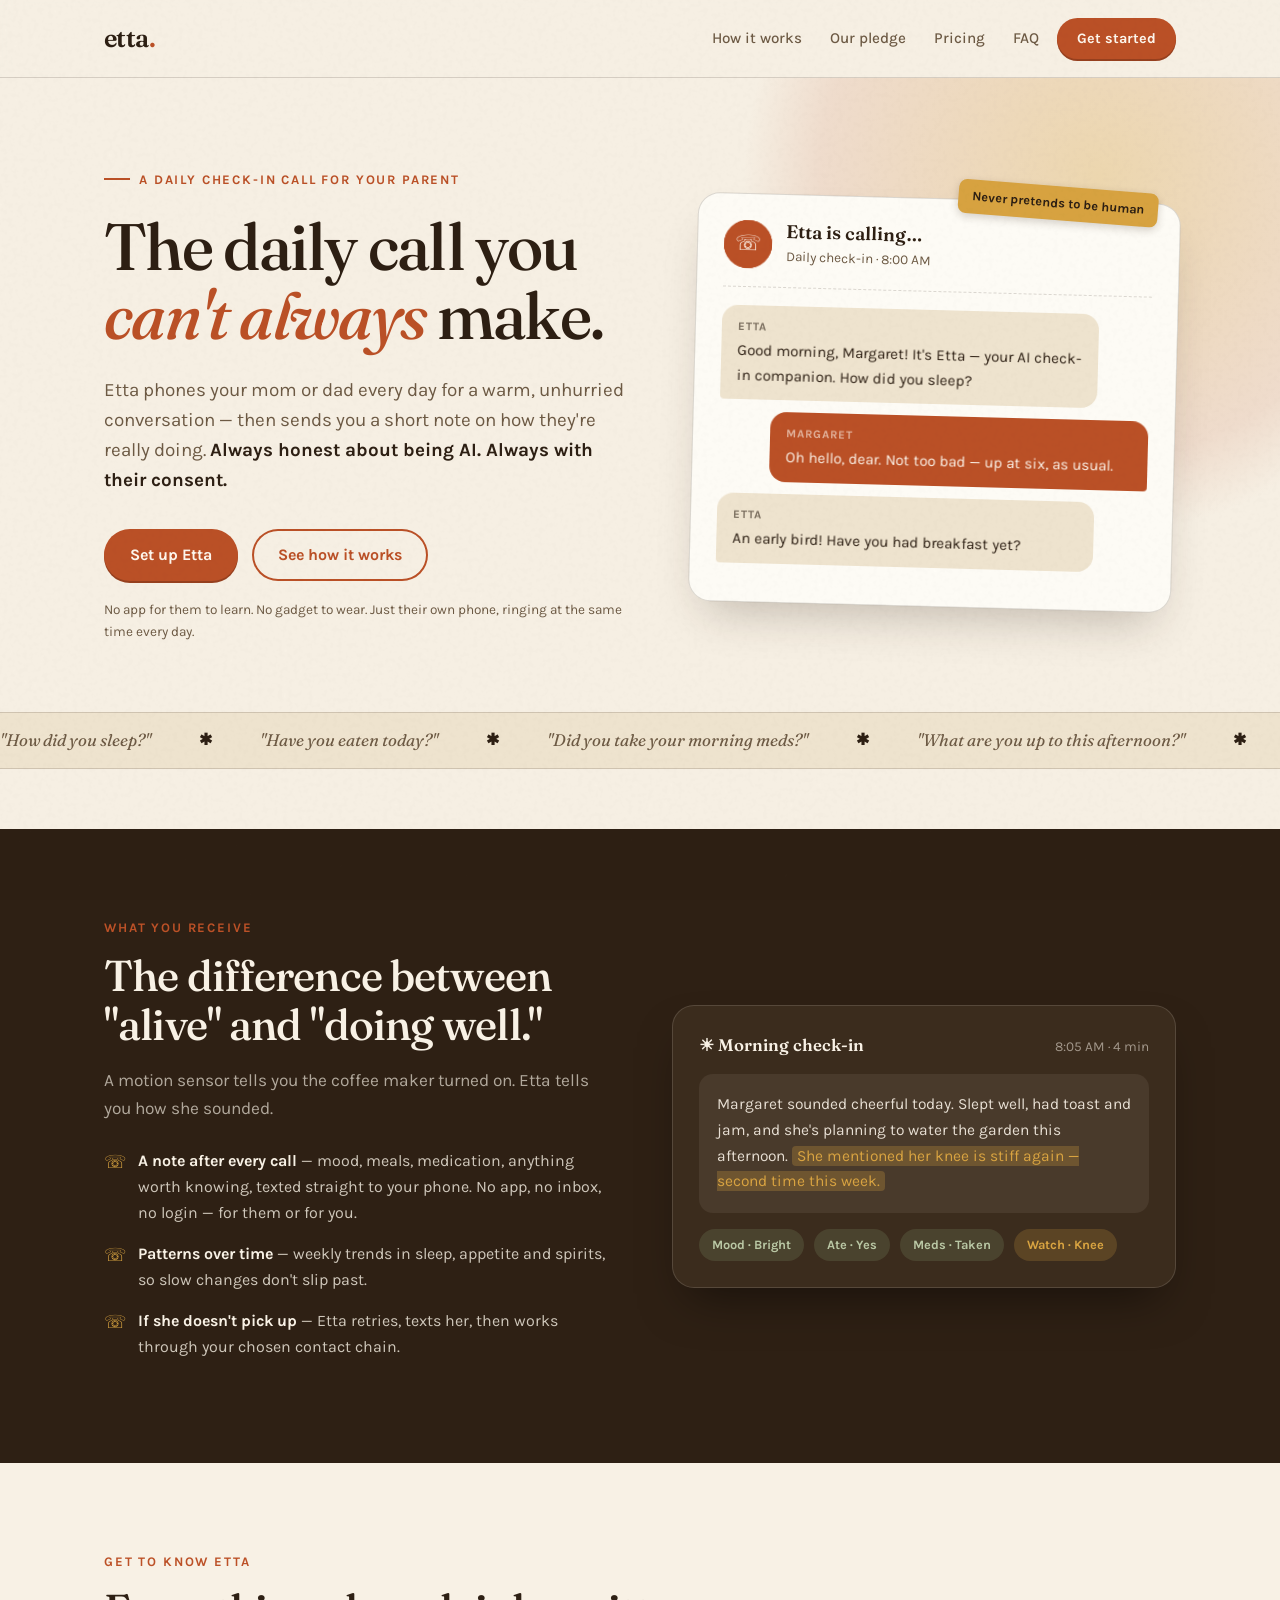
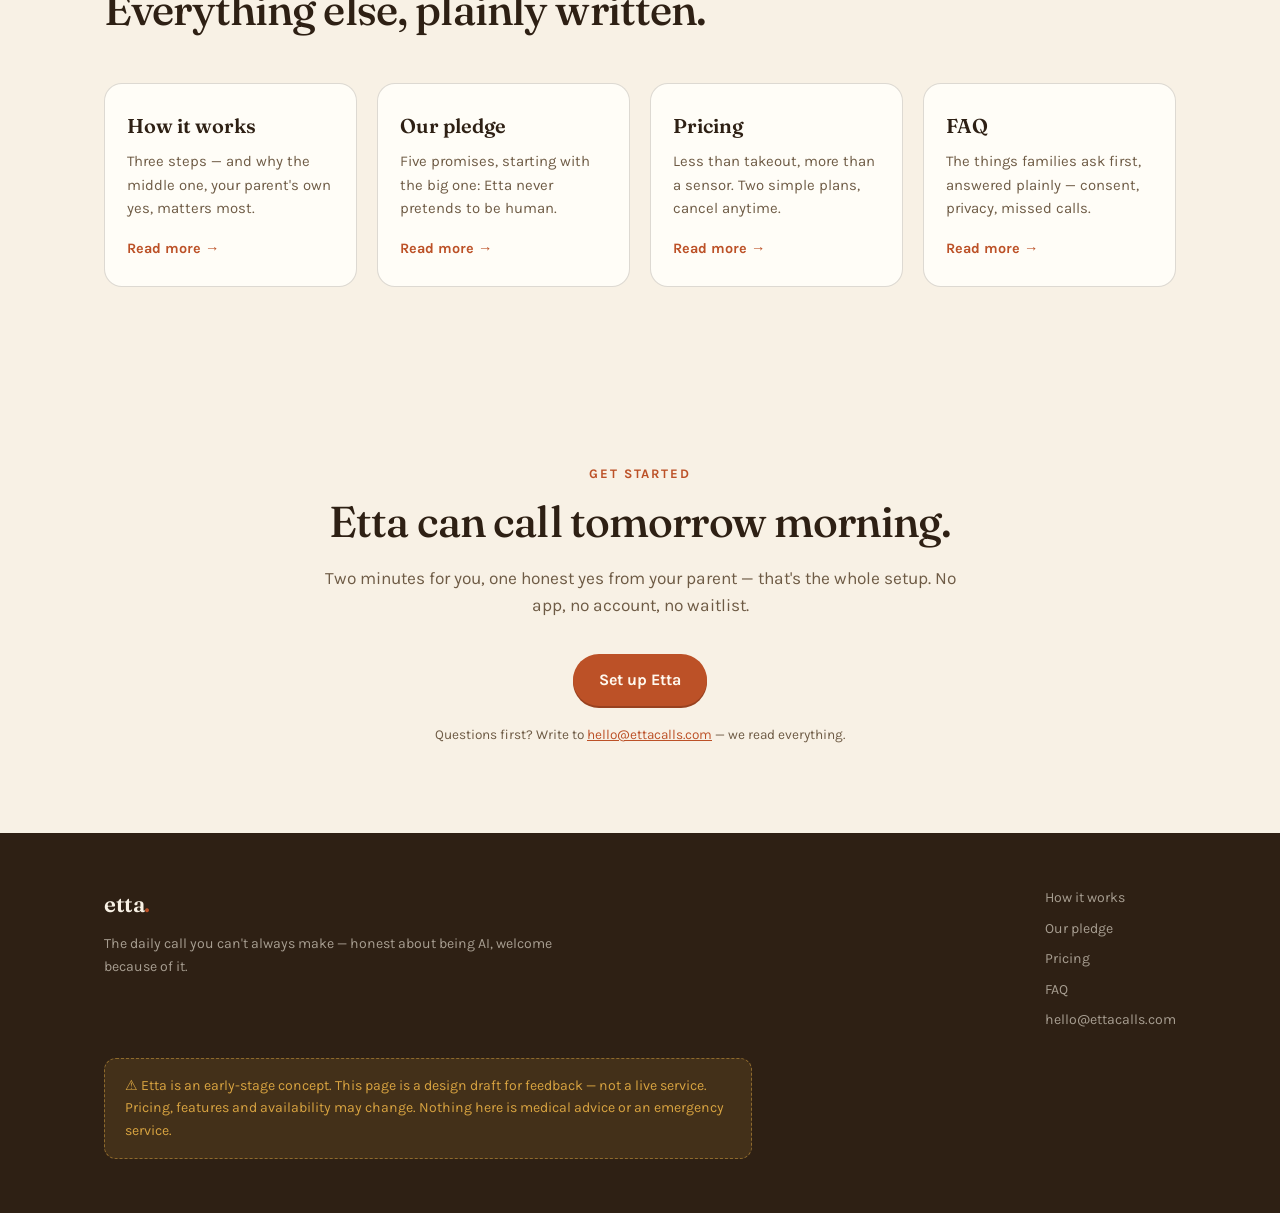
==== index.html @ 272b55ac "Add a favicon and an Instagram profile picture Both marks are generated from the site's own palette " ====
<!DOCTYPE html>
<html lang="en">
<head>
<meta charset="UTF-8">
<meta name="viewport" content="width=device-width, initial-scale=1.0">
<title>Etta — the daily call you can't always make</title>
<meta name="description" content="Etta phones your parent every day for a warm, real conversation — then tells you how they're doing. Always honest about being AI. Always with their consent.">
<link rel="icon" href="favicon.ico" sizes="any">
<link rel="icon" type="image/png" sizes="32x32" href="assets/favicon-32x32.png">
<link rel="icon" type="image/png" sizes="16x16" href="assets/favicon-16x16.png">
<link rel="apple-touch-icon" href="assets/apple-touch-icon.png">
<link rel="manifest" href="site.webmanifest">
<meta name="theme-color" content="#F8F1E5">
<link rel="preconnect" href="https://fonts.googleapis.com">
<link rel="preconnect" href="https://fonts.gstatic.com" crossorigin>
<link href="https://fonts.googleapis.com/css2?family=Fraunces:ital,opsz,wght@0,9..144,400;0,9..144,500;0,9..144,600;1,9..144,400;1,9..144,500&family=Karla:ital,wght@0,400;0,500;0,600;0,700;1,400&display=swap" rel="stylesheet">
<link rel="stylesheet" href="styles.css">
</head>
<body>

<header>
  <nav class="nav">
    <a class="logo" href="index.html">etta<span>.</span></a>
    <div class="nav-links">
      <a href="how-it-works.html">How it works</a>
      <a href="pledge.html">Our pledge</a>
      <a href="pricing.html">Pricing</a>
      <a href="faq.html">FAQ</a>
    </div>
    <div class="nav-actions">
      <a class="btn small" href="signup.html">Get started</a>
      <button class="menu-btn" type="button" aria-label="Menu" aria-expanded="false"><i></i><i></i><i></i></button>
    </div>
  </nav>
</header>

<main>
  <div class="hero">
    <div class="wrap hero-grid">
      <div>
        <div class="kicker">A daily check-in call for your parent</div>
        <h1>The daily call you <em>can't always</em> make.</h1>
        <p class="lede">
          Etta phones your mom or dad every day for a warm, unhurried conversation —
          then sends you a short note on how they're really doing.
          <strong>Always honest about being AI. Always with their consent.</strong>
        </p>
        <div class="hero-ctas">
          <a class="btn" href="signup.html">Set up Etta</a>
          <a class="btn ghost" href="how-it-works.html">See how it works</a>
        </div>
        <p class="hero-note">No app for them to learn. No gadget to wear. Just their own phone, ringing at the same time every day.</p>
      </div>

      <div class="phone-stack">
        <div class="call-card">
          <div class="honest-tag">Never pretends to be human</div>
          <div class="call-head">
            <div class="ring">&#x260F;&#xFE0E;</div>
            <div>
              <b>Etta is calling…</b>
              <small>Daily check-in · 8:00 AM</small>
            </div>
          </div>
          <div class="bubble etta">
            <span class="who">Etta</span>
            Good morning, Margaret! It's Etta — your AI check-in companion. How did you sleep?
          </div>
          <div class="bubble margaret">
            <span class="who">Margaret</span>
            Oh hello, dear. Not too bad — up at six, as usual.
          </div>
          <div class="bubble etta">
            <span class="who">Etta</span>
            An early bird! Have you had breakfast yet?
          </div>
        </div>
      </div>
    </div>

    <div class="marquee" aria-hidden="true">
      <div class="marquee-track">
        <span>"How did you sleep?"</span><b>&#x2731;&#xFE0E;</b>
        <span>"Have you eaten today?"</span><b>&#x2731;&#xFE0E;</b>
        <span>"Did you take your morning meds?"</span><b>&#x2731;&#xFE0E;</b>
        <span>"What are you up to this afternoon?"</span><b>&#x2731;&#xFE0E;</b>
        <span>"How's that knee treating you?"</span><b>&#x2731;&#xFE0E;</b>
        <span>"Tell me about your garden."</span><b>&#x2731;&#xFE0E;</b>
        <span>"How did you sleep?"</span><b>&#x2731;&#xFE0E;</b>
        <span>"Have you eaten today?"</span><b>&#x2731;&#xFE0E;</b>
        <span>"Did you take your morning meds?"</span><b>&#x2731;&#xFE0E;</b>
        <span>"What are you up to this afternoon?"</span><b>&#x2731;&#xFE0E;</b>
        <span>"How's that knee treating you?"</span><b>&#x2731;&#xFE0E;</b>
        <span>"Tell me about your garden."</span><b>&#x2731;&#xFE0E;</b>
      </div>
    </div>
  </div>

  <section class="dark">
    <div class="wrap dark-grid">
      <div>
        <div class="sec-kicker">What you receive</div>
        <h2>The difference between "alive" and "doing well."</h2>
        <p class="sec-lede">A motion sensor tells you the coffee maker turned on. Etta tells you how she sounded.</p>
        <ul>
          <li><b>A note after every call</b> — mood, meals, medication, anything worth knowing, texted straight to your phone. No app, no inbox, no login — for them or for you.</li>
          <li><b>Patterns over time</b> — weekly trends in sleep, appetite and spirits, so slow changes don't slip past.</li>
          <li><b>If she doesn't pick up</b> — Etta retries, texts her, then works through your chosen contact chain.</li>
        </ul>
      </div>
      <div class="sms-card reveal">
        <div class="sms-head">
          <b>&#x2600;&#xFE0E; Morning check-in</b>
          <span>8:05 AM · 4 min</span>
        </div>
        <div class="sms-body">
          Margaret sounded cheerful today. Slept well, had toast and jam, and she's planning to water the garden this afternoon.
          <mark>She mentioned her knee is stiff again — second time this week.</mark>
        </div>
        <div class="chips">
          <span class="chip">Mood · Bright</span>
          <span class="chip">Ate · Yes</span>
          <span class="chip">Meds · Taken</span>
          <span class="chip warn">Watch · Knee</span>
        </div>
      </div>
    </div>
  </section>

  <section>
    <div class="wrap">
      <div class="sec-kicker">Get to know Etta</div>
      <h2>Everything else, plainly written.</h2>
      <div class="explore-grid">
        <a class="explore-card reveal" href="how-it-works.html">
          <h3>How it works</h3>
          <p>Three steps — and why the middle one, your parent's own yes, matters most.</p>
          <span class="go">Read more →</span>
        </a>
        <a class="explore-card reveal" href="pledge.html">
          <h3>Our pledge</h3>
          <p>Five promises, starting with the big one: Etta never pretends to be human.</p>
          <span class="go">Read more →</span>
        </a>
        <a class="explore-card reveal" href="pricing.html">
          <h3>Pricing</h3>
          <p>Less than takeout, more than a sensor. Two simple plans, cancel anytime.</p>
          <span class="go">Read more →</span>
        </a>
        <a class="explore-card reveal" href="faq.html">
          <h3>FAQ</h3>
          <p>The things families ask first, answered plainly — consent, privacy, missed calls.</p>
          <span class="go">Read more →</span>
        </a>
      </div>
    </div>
  </section>

  <section class="waitlist">
    <div class="wrap">
      <div class="sec-kicker">Get started</div>
      <h2>Etta can call tomorrow morning.</h2>
      <p class="sec-lede">Two minutes for you, one honest yes from your parent — that's the whole setup. No app, no account, no waitlist.</p>
      <a class="btn" href="signup.html">Set up Etta</a>
      <p class="hero-note">Questions first? Write to <a href="mailto:hello@ettacalls.com">hello@ettacalls.com</a> — we read everything.</p>
    </div>
  </section>
</main>

<footer>
  <div class="wrap">
    <div class="foot-grid">
      <div>
        <a class="logo" href="index.html">etta<span>.</span></a>
        <p style="margin-top:10px;max-width:34em">The daily call you can't always make — honest about being AI, welcome because of it.</p>
      </div>
      <div class="foot-links">
        <a href="how-it-works.html">How it works</a>
        <a href="pledge.html">Our pledge</a>
        <a href="pricing.html">Pricing</a>
        <a href="faq.html">FAQ</a>
        <a href="mailto:hello@ettacalls.com">hello@ettacalls.com</a>
      </div>
    </div>
    <div class="draft-note">
      &#x26A0;&#xFE0E; Etta is an early-stage concept. This page is a design draft for feedback — not a live service. Pricing, features and availability may change. Nothing here is medical advice or an emergency service.
    </div>
  </div>
</footer>

<script src="app.js"></script>
</body>
</html>
---- styles.css ----
:root{
  --paper:#F8F1E5;
  --paper-deep:#F0E5D0;
  --ink:#2E2014;
  --ink-soft:#6E5B45;
  --terra:#BC5127;
  --terra-deep:#98411F;
  --sage:#77875F;
  --gold:#D9A441;
  --card:#FFFDF7;
  --line:rgba(46,32,20,.16);
  --serif:"Fraunces",Georgia,serif;
  --sans:"Karla",sans-serif;
}
*{margin:0;padding:0;box-sizing:border-box}
html{scroll-behavior:smooth}
body{
  font-family:var(--sans);
  background:var(--paper);
  color:var(--ink);
  line-height:1.6;
  overflow-x:hidden;
}
body::after{
  content:"";position:fixed;inset:0;pointer-events:none;z-index:999;opacity:.5;
  background-image:url("data:image/svg+xml,%3Csvg viewBox='0 0 200 200' xmlns='http://www.w3.org/2000/svg'%3E%3Cfilter id='n'%3E%3CfeTurbulence type='fractalNoise' baseFrequency='0.9' numOctaves='2'/%3E%3CfeColorMatrix values='0 0 0 0 0 0 0 0 0 0 0 0 0 0 0 0 0 0 0.04 0'/%3E%3C/filter%3E%3Crect width='200' height='200' filter='url(%23n)'/%3E%3C/svg%3E");
}
::selection{background:var(--terra);color:var(--paper)}

.wrap{max-width:1120px;margin:0 auto;padding:0 24px}

/* ---------- header ----------- */
header{
  position:sticky;top:0;z-index:50;
  background:color-mix(in srgb,var(--paper) 88%,transparent);
  backdrop-filter:blur(10px);
  border-bottom:1px solid var(--line);
}
.nav{display:flex;align-items:center;justify-content:space-between;gap:18px;padding:18px 24px;max-width:1120px;margin:0 auto}
.logo{font-family:var(--serif);font-weight:600;font-size:1.6rem;letter-spacing:-.02em;text-decoration:none;color:var(--ink)}
.logo span{color:var(--terra)}
.nav-links{display:flex;gap:28px;align-items:center;margin-left:auto}
.nav-links a{color:var(--ink-soft);text-decoration:none;font-size:.95rem;font-weight:500}
.nav-links a:hover{color:var(--terra)}
.nav-links a.active{color:var(--terra)}
.nav-actions{display:flex;align-items:center;gap:8px}
.btn{
  display:inline-block;background:var(--terra);color:#FFF8EE;border:none;cursor:pointer;
  font-family:var(--sans);font-weight:700;font-size:1rem;
  padding:13px 26px;border-radius:999px;text-decoration:none;
  box-shadow:0 2px 0 var(--terra-deep);
  transition:transform .15s ease,box-shadow .15s ease,background .15s ease;
}
.btn:hover{transform:translateY(-2px);box-shadow:0 4px 0 var(--terra-deep);background:#C75A2E}
.btn.small{padding:9px 20px;font-size:.9rem}
.btn.ghost{background:transparent;color:var(--terra);box-shadow:inset 0 0 0 2px var(--terra)}
.btn.ghost:hover{background:var(--terra);color:#FFF8EE}
.btn:disabled{opacity:.65;cursor:wait;transform:none}

/* hamburger — mobile only */
.menu-btn{display:none;position:relative;width:40px;height:40px;background:none;border:0;cursor:pointer;flex-shrink:0}
.menu-btn i{position:absolute;left:9px;right:9px;height:2px;background:var(--ink);border-radius:2px;transition:transform .25s ease,opacity .25s ease}
.menu-btn i:nth-child(1){top:13px}
.menu-btn i:nth-child(2){top:19px}
.menu-btn i:nth-child(3){top:25px}
.menu-btn.open i:nth-child(1){transform:translateY(6px) rotate(45deg)}
.menu-btn.open i:nth-child(2){opacity:0}
.menu-btn.open i:nth-child(3){transform:translateY(-6px) rotate(-45deg)}

/* ---------- hero ---------- */
.hero{position:relative;padding:84px 0 60px;overflow:hidden}
.hero::before{
  content:"";position:absolute;top:-260px;right:-180px;width:720px;height:720px;border-radius:50%;
  background:radial-gradient(circle,rgba(217,164,65,.32),rgba(188,81,39,.12) 55%,transparent 70%);
  pointer-events:none;
}
.hero-grid{display:grid;grid-template-columns:1.05fr .95fr;gap:56px;align-items:center;position:relative}
.kicker{
  display:inline-flex;align-items:center;gap:9px;
  font-size:.82rem;font-weight:700;letter-spacing:.14em;text-transform:uppercase;color:var(--terra);
  margin-bottom:22px;
}
.kicker::before{content:"";width:26px;height:2px;background:var(--terra)}
h1{
  font-family:var(--serif);font-weight:500;font-size:clamp(2.6rem,5.4vw,4.1rem);
  line-height:1.06;letter-spacing:-.025em;margin-bottom:24px;
}
h1 em{font-style:italic;color:var(--terra)}
.lede{font-size:1.18rem;color:var(--ink-soft);max-width:32em;margin-bottom:34px}
.lede strong{color:var(--ink)}
.hero-ctas{display:flex;gap:14px;flex-wrap:wrap;align-items:center}
.hero-note{font-size:.85rem;color:var(--ink-soft);margin-top:18px}
.hero-note a{color:var(--terra)}

/* page hero (interior pages) */
.page-hero{position:relative;padding:72px 0 0;overflow:hidden}
.page-hero::before{
  content:"";position:absolute;top:-300px;right:-220px;width:640px;height:640px;border-radius:50%;
  background:radial-gradient(circle,rgba(217,164,65,.26),rgba(188,81,39,.1) 55%,transparent 70%);
  pointer-events:none;
}
.page-title{
  font-family:var(--serif);font-weight:500;font-size:clamp(2.1rem,4.4vw,3.2rem);
  line-height:1.1;letter-spacing:-.02em;margin-bottom:18px;max-width:20em;
}
.page-hero.center{text-align:center}
.page-hero.center .page-title{margin-inline:auto}
.page-hero.center .sec-lede{margin-inline:auto}

/* phone card */
.phone-stack{position:relative;animation:rise .9s ease both .2s}
.call-card{
  background:var(--card);border:1px solid var(--line);border-radius:22px;
  box-shadow:0 24px 48px -18px rgba(46,32,20,.28);
  padding:26px;position:relative;transform:rotate(1.5deg);
}
.call-head{display:flex;align-items:center;gap:14px;padding-bottom:18px;border-bottom:1px dashed var(--line);margin-bottom:18px}
.ring{
  position:relative;width:48px;height:48px;border-radius:50%;flex-shrink:0;
  background:var(--terra);color:#FFF8EE;display:grid;place-items:center;font-size:1.3rem;
}
.ring::before,.ring::after{
  content:"";position:absolute;inset:0;border-radius:50%;border:2px solid var(--terra);
  animation:pulse 2.4s ease-out infinite;
}
.ring::after{animation-delay:1.2s}
@keyframes pulse{0%{transform:scale(1);opacity:.7}100%{transform:scale(2);opacity:0}}
.call-head b{font-family:var(--serif);font-size:1.15rem;font-weight:600;display:block;line-height:1.2}
.call-head small{color:var(--ink-soft);font-size:.85rem}
.bubble{max-width:88%;padding:12px 16px;border-radius:16px;font-size:.95rem;margin-bottom:12px;animation:rise .6s ease both}
.bubble.etta{background:var(--paper-deep);border-bottom-left-radius:4px}
.bubble.etta:first-of-type{animation-delay:.5s}
.bubble.margaret{background:var(--terra);color:#FFF8EE;margin-left:auto;border-bottom-right-radius:4px;animation-delay:1.1s}
.bubble.etta:last-of-type{animation-delay:1.7s}
.bubble .who{display:block;font-size:.72rem;font-weight:700;letter-spacing:.08em;text-transform:uppercase;opacity:.6;margin-bottom:3px}
.honest-tag{
  position:absolute;top:-16px;right:22px;transform:rotate(3deg);
  background:var(--gold);color:var(--ink);font-weight:700;font-size:.8rem;
  padding:7px 14px;border-radius:8px;box-shadow:0 3px 8px rgba(46,32,20,.2);
}
@keyframes rise{from{opacity:0;transform:translateY(16px)}to{opacity:1;transform:translateY(0)}}
.call-card .bubble.margaret{transform:none}

/* ---------- marquee ---------- */
.marquee{border-top:1px solid var(--line);border-bottom:1px solid var(--line);background:var(--paper-deep);overflow:hidden;padding:14px 0;margin-top:70px}
.marquee-track{display:flex;gap:48px;white-space:nowrap;animation:scroll 36s linear infinite;width:max-content}
.marquee-track span{font-family:var(--serif);font-style:italic;font-size:1.05rem;color:var(--ink-soft)}
.marquee-track b{color:var(--ink);font-family:var(--sans);font-style:normal;font-weight:700}
@keyframes scroll{to{transform:translateX(-50%)}}

/* ---------- sections ---------- */
section{padding:88px 0}
.sec-kicker{font-size:.82rem;font-weight:700;letter-spacing:.14em;text-transform:uppercase;color:var(--terra);margin-bottom:14px}
h2{font-family:var(--serif);font-weight:500;font-size:clamp(1.9rem,3.6vw,2.7rem);letter-spacing:-.02em;line-height:1.12;margin-bottom:18px;max-width:20em}
.sec-lede{color:var(--ink-soft);font-size:1.08rem;max-width:38em}

/* how it works */
.steps{display:grid;grid-template-columns:repeat(3,1fr);gap:28px;margin-top:54px}
.step{background:var(--card);border:1px solid var(--line);border-radius:18px;padding:30px 26px;position:relative}
.step:nth-child(2){transform:translateY(18px)}
.step:nth-child(3){transform:translateY(36px)}
.step-num{font-family:var(--serif);font-size:3.4rem;font-weight:400;font-style:italic;color:var(--terra);line-height:1;margin-bottom:14px}
.step h3{font-family:var(--serif);font-size:1.3rem;font-weight:600;margin-bottom:10px}
.step p{color:var(--ink-soft);font-size:.97rem}
.step .flag{
  display:inline-block;margin-top:14px;background:rgba(119,135,95,.15);color:var(--sage);
  font-size:.78rem;font-weight:700;padding:5px 12px;border-radius:999px;letter-spacing:.04em;
}

/* explore cards (home) */
.explore-grid{display:grid;grid-template-columns:repeat(4,1fr);gap:20px;margin-top:48px}
.explore-card{
  display:flex;flex-direction:column;background:var(--card);border:1px solid var(--line);border-radius:18px;
  padding:26px 22px;text-decoration:none;color:var(--ink);
  transition:transform .18s ease,box-shadow .18s ease,border-color .18s ease;
}
.explore-card:hover{transform:translateY(-4px);box-shadow:0 18px 34px -18px rgba(46,32,20,.3);border-color:var(--terra)}
.explore-card h3{font-family:var(--serif);font-size:1.25rem;font-weight:600;margin-bottom:8px}
.explore-card p{color:var(--ink-soft);font-size:.93rem;margin-bottom:16px}
.explore-card .go{margin-top:auto;color:var(--terra);font-weight:700;font-size:.9rem}

/* summary section — dark */
.dark{background:var(--ink);color:var(--paper)}
.dark h2{color:var(--paper)}
.dark .sec-lede{color:rgba(248,241,229,.65)}
.dark-grid{display:grid;grid-template-columns:1fr 1fr;gap:64px;align-items:center}
.sms-card{
  background:#3B2C1D;border:1px solid rgba(248,241,229,.14);border-radius:22px;padding:26px;
  box-shadow:0 24px 48px -18px rgba(0,0,0,.5);transform:rotate(-1.5deg);
}
.sms-head{display:flex;justify-content:space-between;align-items:baseline;margin-bottom:16px;font-size:.85rem;color:rgba(248,241,229,.55)}
.sms-head b{font-family:var(--serif);font-size:1.05rem;color:var(--paper);font-weight:600}
.sms-body{background:rgba(248,241,229,.07);border-radius:14px;padding:18px;font-size:.97rem;line-height:1.65;color:rgba(248,241,229,.9)}
.sms-body mark{background:rgba(217,164,65,.25);color:var(--gold);padding:1px 5px;border-radius:4px}
.chips{display:flex;gap:10px;flex-wrap:wrap;margin-top:16px}
.chip{font-size:.8rem;font-weight:700;padding:6px 13px;border-radius:999px;background:rgba(119,135,95,.25);color:#B9C7A4}
.chip.warn{background:rgba(217,164,65,.2);color:var(--gold)}
.dark ul{list-style:none;margin-top:26px}
.dark li{padding-left:34px;position:relative;margin-bottom:16px;color:rgba(248,241,229,.8)}
.dark li::before{content:"\260F\FE0E";position:absolute;left:0;top:0;color:var(--gold);font-size:1.15rem}
.dark li b{color:var(--paper)}

/* pledge */
.pledge-card{
  max-width:720px;margin:54px auto 0;background:var(--card);
  border:1px solid var(--line);border-radius:6px;padding:54px 58px;position:relative;
  box-shadow:0 24px 48px -20px rgba(46,32,20,.25);
}
.pledge-card::before{
  content:"";position:absolute;inset:10px;border:1px solid var(--line);border-radius:3px;pointer-events:none;
}
.pledge-card h3{font-family:var(--serif);font-style:italic;font-weight:500;font-size:1.8rem;margin-bottom:26px;text-align:center}
.pledge-list{list-style:none}
.pledge-list li{
  font-family:var(--serif);font-size:1.12rem;line-height:1.5;padding:15px 0 15px 40px;position:relative;
  border-bottom:1px dashed var(--line);
}
.pledge-list li:last-child{border-bottom:none}
.pledge-list li::before{content:"\2713\FE0E";position:absolute;left:6px;color:var(--sage);font-weight:700;font-family:var(--sans)}
.signature{
  font-family:var(--serif);font-style:italic;font-size:1.5rem;color:var(--terra);
  text-align:right;margin-top:26px;transform:rotate(-2deg);
}

/* pricing */
.plans{display:grid;grid-template-columns:1fr 1fr;gap:28px;max-width:820px;margin:54px auto 0}
.plan{background:var(--card);border:1px solid var(--line);border-radius:20px;padding:38px 34px;position:relative}
.plan.featured{border:2px solid var(--terra);box-shadow:0 24px 48px -20px rgba(188,81,39,.3)}
.plan .tag{
  position:absolute;top:-14px;left:50%;transform:translateX(-50%) rotate(-2deg);
  background:var(--terra);color:#FFF8EE;font-size:.78rem;font-weight:700;
  padding:6px 16px;border-radius:999px;white-space:nowrap;
}
.plan h3{font-family:var(--serif);font-size:1.4rem;font-weight:600;margin-bottom:6px}
.plan .freq{color:var(--ink-soft);font-size:.92rem;margin-bottom:20px}
.price{font-family:var(--serif);font-size:3rem;font-weight:500;letter-spacing:-.03em;margin-bottom:24px}
.price small{font-family:var(--sans);font-size:1rem;color:var(--ink-soft);font-weight:400}
.plan ul{list-style:none;margin-bottom:30px}
.plan li{padding:9px 0 9px 28px;position:relative;font-size:.96rem;color:var(--ink-soft);border-bottom:1px dashed var(--line)}
.plan li:last-child{border-bottom:none}
.plan li::before{content:"—";position:absolute;left:2px;color:var(--terra);font-weight:700}
.plan .btn{width:100%;text-align:center}
.plans-note{text-align:center;color:var(--ink-soft);font-size:.9rem;margin-top:26px}

/* faq */
.faq{max-width:720px;margin:44px auto 0}
details{border-bottom:1px solid var(--line)}
summary{
  cursor:pointer;list-style:none;display:flex;justify-content:space-between;align-items:center;gap:18px;
  font-family:var(--serif);font-size:1.18rem;font-weight:500;padding:22px 4px;
}
summary::-webkit-details-marker{display:none}
summary::after{content:"+";font-size:1.5rem;color:var(--terra);transition:transform .25s ease;flex-shrink:0}
details[open] summary::after{transform:rotate(45deg)}
details p{padding:0 4px 24px;color:var(--ink-soft);max-width:56ch}

/* waitlist */
.waitlist{text-align:center}
.waitlist h2{margin-left:auto;margin-right:auto}
.waitlist .sec-lede{margin:0 auto 34px}

/* ---------- waitlist modal ---------- */
body.modal-open{overflow:hidden}
.modal-overlay{
  position:fixed;inset:0;z-index:1000;
  background:rgba(46,32,20,.55);backdrop-filter:blur(3px);
  display:grid;place-items:center;padding:22px;
  opacity:0;pointer-events:none;transition:opacity .25s ease;
}
.modal-overlay.open{opacity:1;pointer-events:auto}
.modal{
  background:var(--card);border:1px solid var(--line);border-radius:20px;
  width:min(460px,100%);max-height:calc(100vh - 44px);max-height:calc(100dvh - 44px);overflow:auto;
  padding:36px 32px 32px;position:relative;
  box-shadow:0 32px 70px -24px rgba(46,32,20,.55);
  transform:translateY(16px);transition:transform .25s ease;
}
.modal-overlay.open .modal{transform:none}
.modal h3{font-family:var(--serif);font-size:1.55rem;font-weight:600;line-height:1.15;margin-bottom:10px}
.modal-intro{color:var(--ink-soft);font-size:.97rem;margin-bottom:24px}
.modal-close{
  position:absolute;top:12px;right:12px;width:36px;height:36px;border-radius:50%;
  border:1px solid var(--line);background:var(--paper);color:var(--ink-soft);
  font-size:1.15rem;line-height:1;cursor:pointer;
}
.modal-close:hover{color:var(--terra);border-color:var(--terra)}
.field{display:block;margin-bottom:16px}
.field span{display:block;font-size:.8rem;font-weight:700;letter-spacing:.06em;text-transform:uppercase;color:var(--ink-soft);margin-bottom:6px}
.field em{text-transform:none;letter-spacing:0;font-weight:400;font-style:italic}
.field input,.field textarea{
  width:100%;font-family:var(--sans);font-size:1rem;color:var(--ink);
  background:var(--paper);border:1px solid var(--line);border-radius:10px;
  padding:12px 14px;outline:none;
}
.field textarea{resize:vertical;min-height:74px}
.field input:focus,.field textarea:focus{border-color:var(--terra);box-shadow:0 0 0 3px rgba(188,81,39,.15)}
.hp-field{position:absolute;left:-9999px;top:-9999px;height:0;width:0;opacity:0;pointer-events:none}
.modal form .btn{width:100%;text-align:center}
.form-msg{margin-top:12px;font-size:.9rem;min-height:1.2em;color:var(--ink-soft)}
.form-msg.error{color:#A33B1C;font-weight:600}
.modal-success{text-align:center;padding:12px 0 6px}
.success-mark{
  width:56px;height:56px;margin:0 auto 18px;border-radius:50%;
  background:rgba(119,135,95,.18);color:var(--sage);
  display:grid;place-items:center;font-size:1.6rem;font-weight:700;
}
.modal-success h3{margin-bottom:8px}
.modal-success p{color:var(--ink-soft);margin-bottom:22px}

/* footer */
footer{background:var(--ink);color:rgba(248,241,229,.6);padding:54px 0;font-size:.88rem}
.foot-grid{display:flex;justify-content:space-between;gap:32px;flex-wrap:wrap;align-items:flex-start}
footer .logo{color:var(--paper);font-size:1.4rem}
.foot-links{display:flex;flex-direction:column;gap:8px}
.foot-links a{color:inherit;text-decoration:none}
.foot-links a:hover{color:var(--gold)}
.draft-note{
  max-width:46em;background:rgba(217,164,65,.12);border:1px dashed rgba(217,164,65,.5);
  border-radius:12px;padding:16px 20px;color:var(--gold);margin-top:26px;
}

/* reveal on scroll */
.reveal{opacity:0;transform:translateY(26px);transition:opacity .7s ease,transform .7s ease}
.reveal.in{opacity:1;transform:none}
.step.reveal.in:nth-child(2){transform:translateY(18px)}
.step.reveal.in:nth-child(3){transform:translateY(36px)}

@media (max-width:860px){
  .hero-grid,.dark-grid{grid-template-columns:1fr;gap:44px}
  .steps{grid-template-columns:1fr}
  .step:nth-child(2),.step:nth-child(3){transform:none}
  .step.reveal.in:nth-child(2),.step.reveal.in:nth-child(3){transform:none}
  .plans{grid-template-columns:1fr}
  .explore-grid{grid-template-columns:1fr 1fr}
  .pledge-card{padding:38px 26px}
  section{padding:64px 0}

  .menu-btn{display:block}
  .nav-links{
    display:none;position:absolute;top:100%;left:0;right:0;z-index:60;
    flex-direction:column;align-items:stretch;gap:0;margin:0;
    background:var(--paper);border-bottom:1px solid var(--line);
    padding:6px 24px 14px;
    box-shadow:0 20px 34px -20px rgba(46,32,20,.35);
  }
  .nav-links.open{display:flex}
  .nav-links a{display:block;padding:13px 0;font-size:1.05rem;border-bottom:1px dashed var(--line)}
  .nav-links a:last-child{border-bottom:none}
}

@media (max-width:560px){
  .explore-grid{grid-template-columns:1fr}
  .nav .btn.small{padding:9px 14px;font-size:.85rem}
}
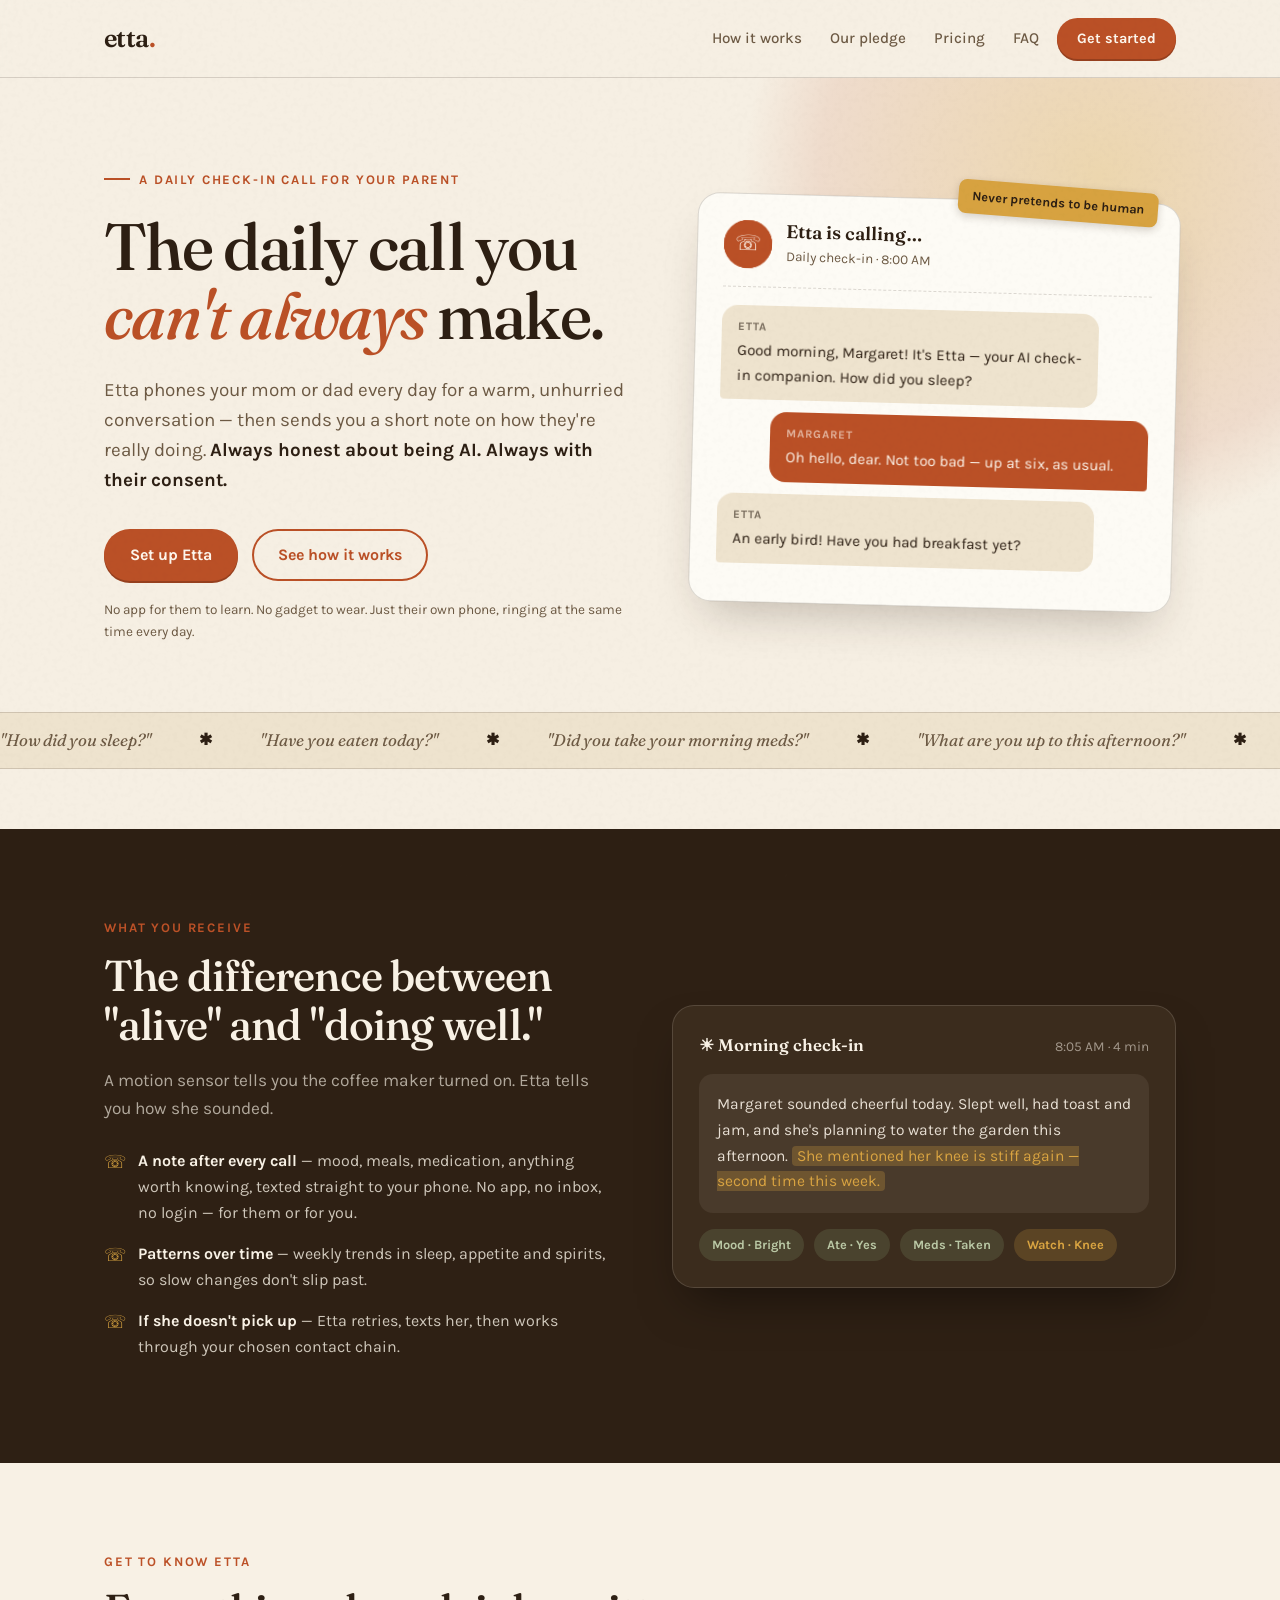
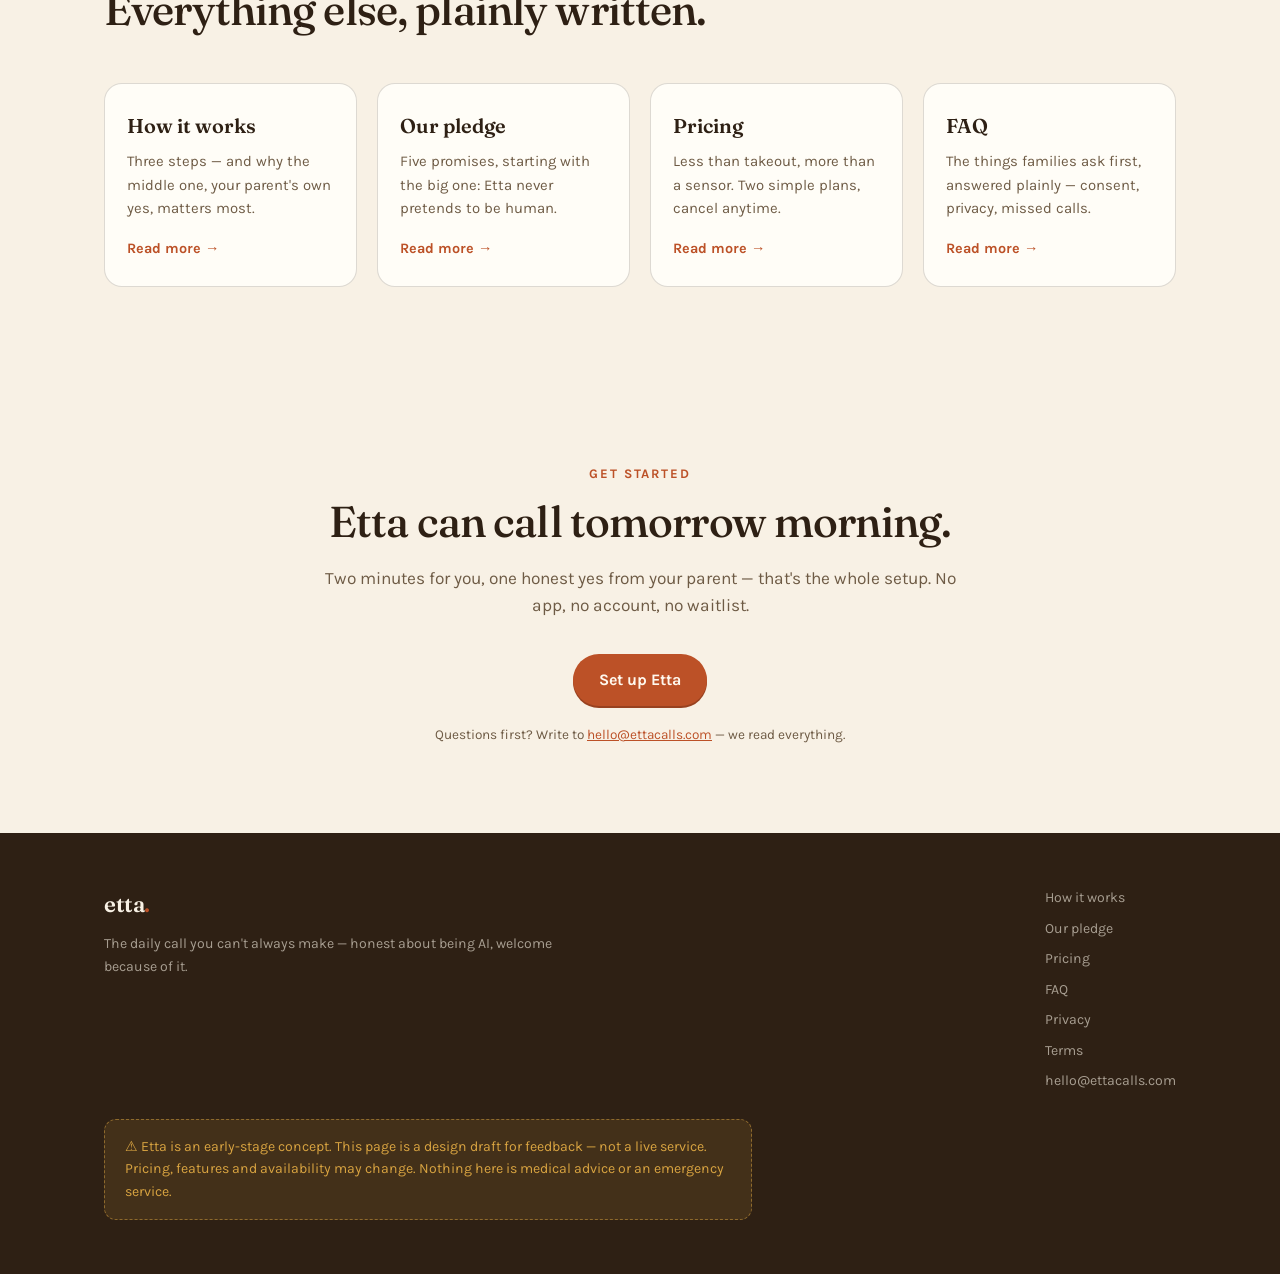
==== commit 238adfff: "Clear the A2P 10DLC blockers: privacy, terms, and real SMS consent Every summary and escalation text" ====
--- a/index.html
+++ b/index.html
@@ -179,6 +179,8 @@
         <a href="pledge.html">Our pledge</a>
         <a href="pricing.html">Pricing</a>
         <a href="faq.html">FAQ</a>
+        <a href="privacy.html">Privacy</a>
+        <a href="terms.html">Terms</a>
         <a href="mailto:hello@ettacalls.com">hello@ettacalls.com</a>
       </div>
     </div>
--- a/styles.css
+++ b/styles.css
@@ -352,3 +352,21 @@
   .explore-grid{grid-template-columns:1fr}
   .nav .btn.small{padding:9px 14px;font-size:.85rem}
 }
+
+/* ---------- legal pages (privacy, terms) ----------- */
+.legal{max-width:720px;margin:44px auto 0}
+.legal-meta{font-size:.85rem;color:var(--ink-soft);padding-bottom:22px;margin-bottom:8px;
+  border-bottom:1px solid var(--line)}
+.legal h2{
+  font-family:var(--serif);font-weight:600;font-size:1.45rem;line-height:1.25;
+  letter-spacing:-.01em;margin:38px 0 12px;
+}
+.legal h2:first-of-type{margin-top:26px}
+.legal p{margin:0 0 14px;color:var(--ink-soft)}
+.legal p b{color:var(--ink);font-weight:600}
+.legal a{color:var(--terra);text-decoration:underline;text-underline-offset:2px}
+.legal a:hover{color:var(--terra-deep)}
+.legal ul{list-style:none;margin:0 0 16px}
+.legal ul li{position:relative;padding:0 0 9px 22px;color:var(--ink-soft)}
+.legal ul li::before{content:"\2022";position:absolute;left:5px;color:var(--sage);font-weight:700}
+.legal ul li b{color:var(--ink);font-weight:600}
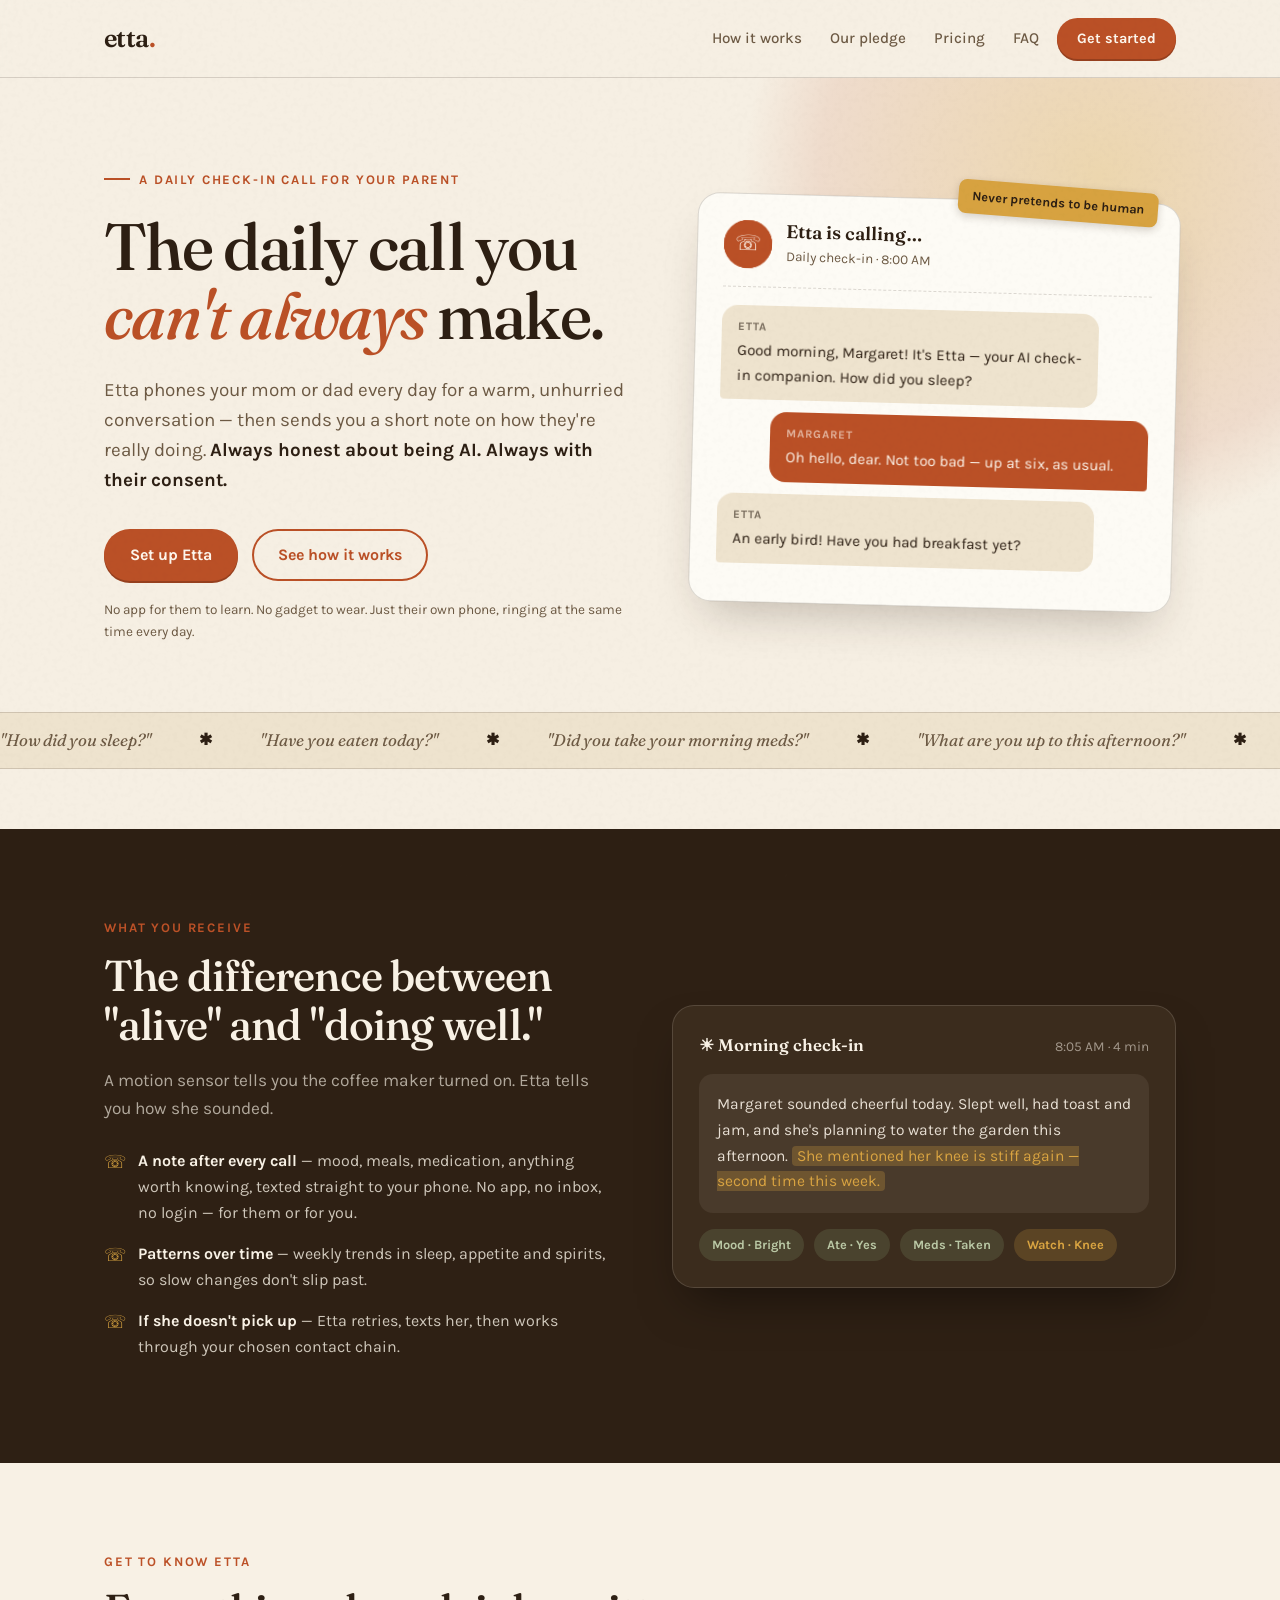
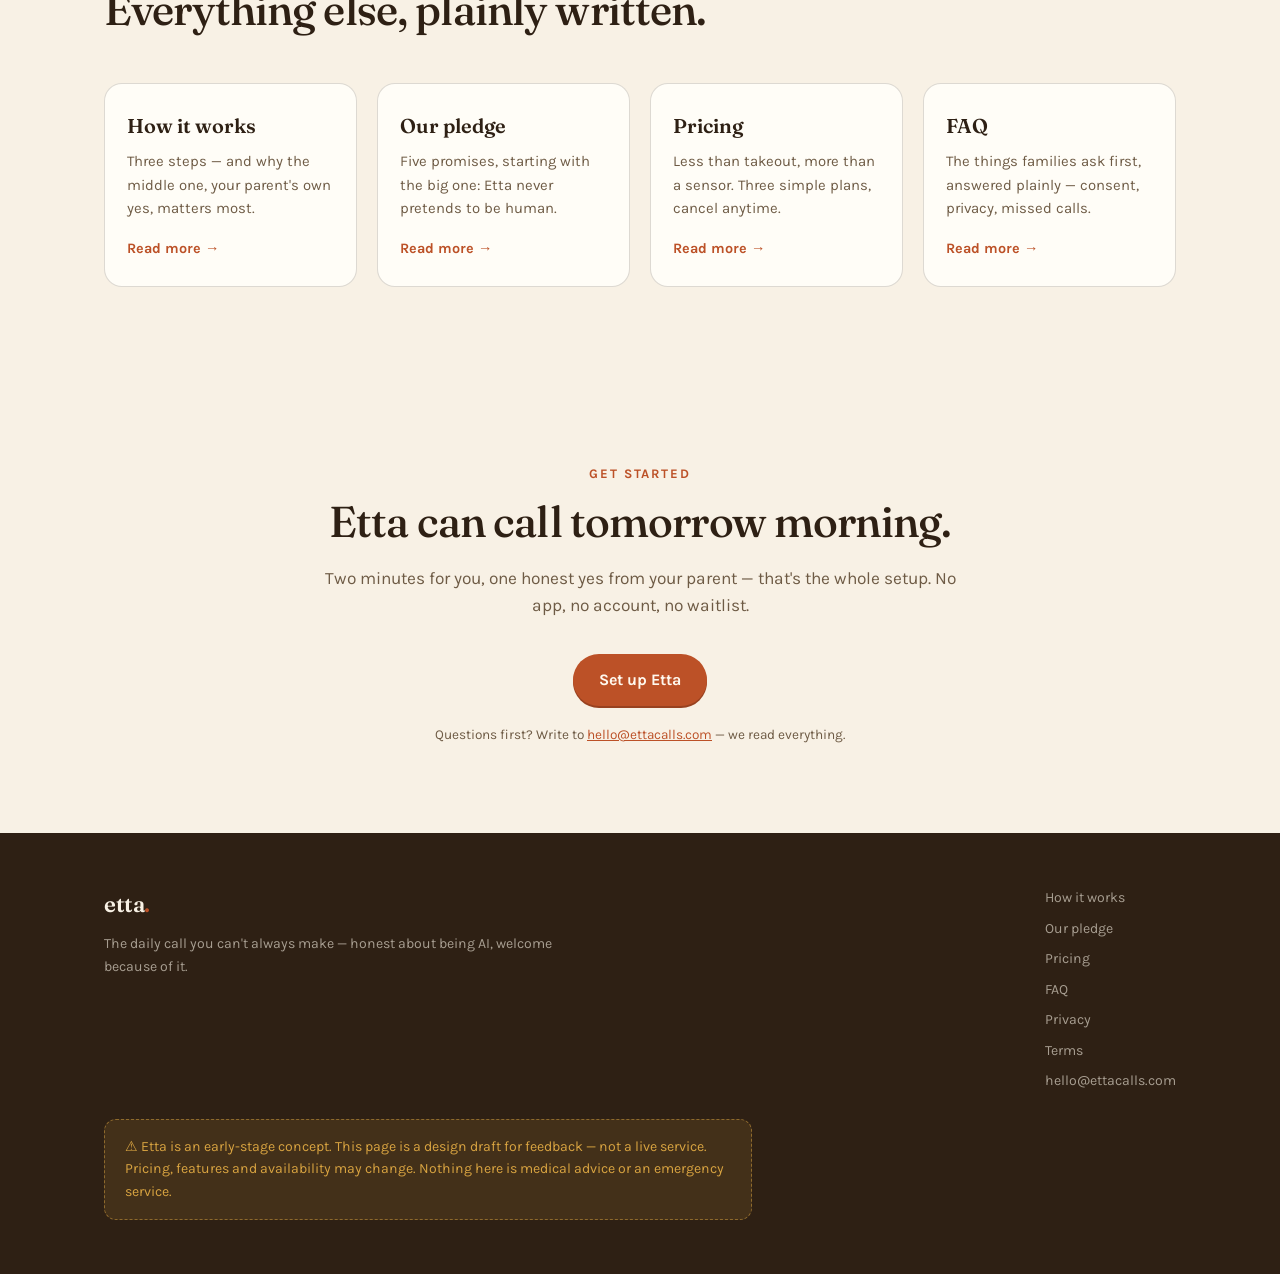
==== commit 2a346728: "Revenue add-ons: a second parent, longer calls, and a bill you can split The plan was two prices and" ====
--- a/index.html
+++ b/index.html
@@ -20,15 +20,15 @@
 
 <header>
   <nav class="nav">
-    <a class="logo" href="index.html">etta<span>.</span></a>
+    <a class="logo" href="/">etta<span>.</span></a>
     <div class="nav-links">
-      <a href="how-it-works.html">How it works</a>
-      <a href="pledge.html">Our pledge</a>
-      <a href="pricing.html">Pricing</a>
-      <a href="faq.html">FAQ</a>
+      <a href="/how-it-works">How it works</a>
+      <a href="/pledge">Our pledge</a>
+      <a href="/pricing">Pricing</a>
+      <a href="/faq">FAQ</a>
     </div>
     <div class="nav-actions">
-      <a class="btn small" href="signup.html">Get started</a>
+      <a class="btn small" href="/signup">Get started</a>
       <button class="menu-btn" type="button" aria-label="Menu" aria-expanded="false"><i></i><i></i><i></i></button>
     </div>
   </nav>
@@ -46,8 +46,8 @@
           <strong>Always honest about being AI. Always with their consent.</strong>
         </p>
         <div class="hero-ctas">
-          <a class="btn" href="signup.html">Set up Etta</a>
-          <a class="btn ghost" href="how-it-works.html">See how it works</a>
+          <a class="btn" href="/signup">Set up Etta</a>
+          <a class="btn ghost" href="/how-it-works">See how it works</a>
         </div>
         <p class="hero-note">No app for them to learn. No gadget to wear. Just their own phone, ringing at the same time every day.</p>
       </div>
@@ -132,22 +132,22 @@
       <div class="sec-kicker">Get to know Etta</div>
       <h2>Everything else, plainly written.</h2>
       <div class="explore-grid">
-        <a class="explore-card reveal" href="how-it-works.html">
+        <a class="explore-card reveal" href="/how-it-works">
           <h3>How it works</h3>
           <p>Three steps — and why the middle one, your parent's own yes, matters most.</p>
           <span class="go">Read more →</span>
         </a>
-        <a class="explore-card reveal" href="pledge.html">
+        <a class="explore-card reveal" href="/pledge">
           <h3>Our pledge</h3>
           <p>Five promises, starting with the big one: Etta never pretends to be human.</p>
           <span class="go">Read more →</span>
         </a>
-        <a class="explore-card reveal" href="pricing.html">
+        <a class="explore-card reveal" href="/pricing">
           <h3>Pricing</h3>
-          <p>Less than takeout, more than a sensor. Two simple plans, cancel anytime.</p>
+          <p>Less than takeout, more than a sensor. Three simple plans, cancel anytime.</p>
           <span class="go">Read more →</span>
         </a>
-        <a class="explore-card reveal" href="faq.html">
+        <a class="explore-card reveal" href="/faq">
           <h3>FAQ</h3>
           <p>The things families ask first, answered plainly — consent, privacy, missed calls.</p>
           <span class="go">Read more →</span>
@@ -161,7 +161,7 @@
       <div class="sec-kicker">Get started</div>
       <h2>Etta can call tomorrow morning.</h2>
       <p class="sec-lede">Two minutes for you, one honest yes from your parent — that's the whole setup. No app, no account, no waitlist.</p>
-      <a class="btn" href="signup.html">Set up Etta</a>
+      <a class="btn" href="/signup">Set up Etta</a>
       <p class="hero-note">Questions first? Write to <a href="mailto:hello@ettacalls.com">hello@ettacalls.com</a> — we read everything.</p>
     </div>
   </section>
@@ -171,16 +171,16 @@
   <div class="wrap">
     <div class="foot-grid">
       <div>
-        <a class="logo" href="index.html">etta<span>.</span></a>
+        <a class="logo" href="/">etta<span>.</span></a>
         <p style="margin-top:10px;max-width:34em">The daily call you can't always make — honest about being AI, welcome because of it.</p>
       </div>
       <div class="foot-links">
-        <a href="how-it-works.html">How it works</a>
-        <a href="pledge.html">Our pledge</a>
-        <a href="pricing.html">Pricing</a>
-        <a href="faq.html">FAQ</a>
-        <a href="privacy.html">Privacy</a>
-        <a href="terms.html">Terms</a>
+        <a href="/how-it-works">How it works</a>
+        <a href="/pledge">Our pledge</a>
+        <a href="/pricing">Pricing</a>
+        <a href="/faq">FAQ</a>
+        <a href="/privacy">Privacy</a>
+        <a href="/terms">Terms</a>
         <a href="mailto:hello@ettacalls.com">hello@ettacalls.com</a>
       </div>
     </div>
--- a/styles.css
+++ b/styles.css
@@ -104,6 +104,7 @@
   line-height:1.1;letter-spacing:-.02em;margin-bottom:18px;max-width:20em;
 }
 .page-hero.center{text-align:center}
+.center{text-align:center}
 .page-hero.center .page-title{margin-inline:auto}
 .page-hero.center .sec-lede{margin-inline:auto}
 
@@ -242,6 +243,28 @@
 .plan .btn{width:100%;text-align:center}
 .plans-note{text-align:center;color:var(--ink-soft);font-size:.9rem;margin-top:26px}
 
+/* three plans side by side: Standard, Daily, Companion */
+.plans.three{grid-template-columns:repeat(3,1fr);max-width:1060px;gap:22px}
+.plans.three .plan{padding:34px 26px}
+.plans.three .price{font-size:2.6rem;margin-bottom:20px}
+.plans.three .plan li{font-size:.92rem;padding:8px 0 8px 26px}
+
+/* add-ons: the things a family can bolt on later */
+.addons{max-width:900px;margin:40px auto 0;display:grid;grid-template-columns:1fr 1fr;gap:18px}
+.addon-card{background:var(--card);border:1px solid var(--line);border-radius:16px;padding:22px 24px}
+.addon-card h4{
+  font-family:var(--serif);font-size:1.14rem;font-weight:600;
+  display:flex;justify-content:space-between;align-items:baseline;gap:14px;
+}
+.addon-card h4 em{font-family:var(--sans);font-style:normal;font-size:.95rem;
+  font-weight:600;color:var(--terra-deep);white-space:nowrap}
+.addon-card p{color:var(--ink-soft);font-size:.93rem;margin-top:8px;line-height:1.6}
+.addon-note{max-width:900px;margin:22px auto 0;text-align:center;color:var(--ink-soft);
+  font-size:.9rem;line-height:1.7}
+.addon-note b{color:var(--ink)}
+@media(max-width:920px){.plans.three{grid-template-columns:1fr;max-width:520px}}
+@media(max-width:720px){.addons{grid-template-columns:1fr}}
+
 /* faq */
 .faq{max-width:720px;margin:44px auto 0}
 details{border-bottom:1px solid var(--line)}
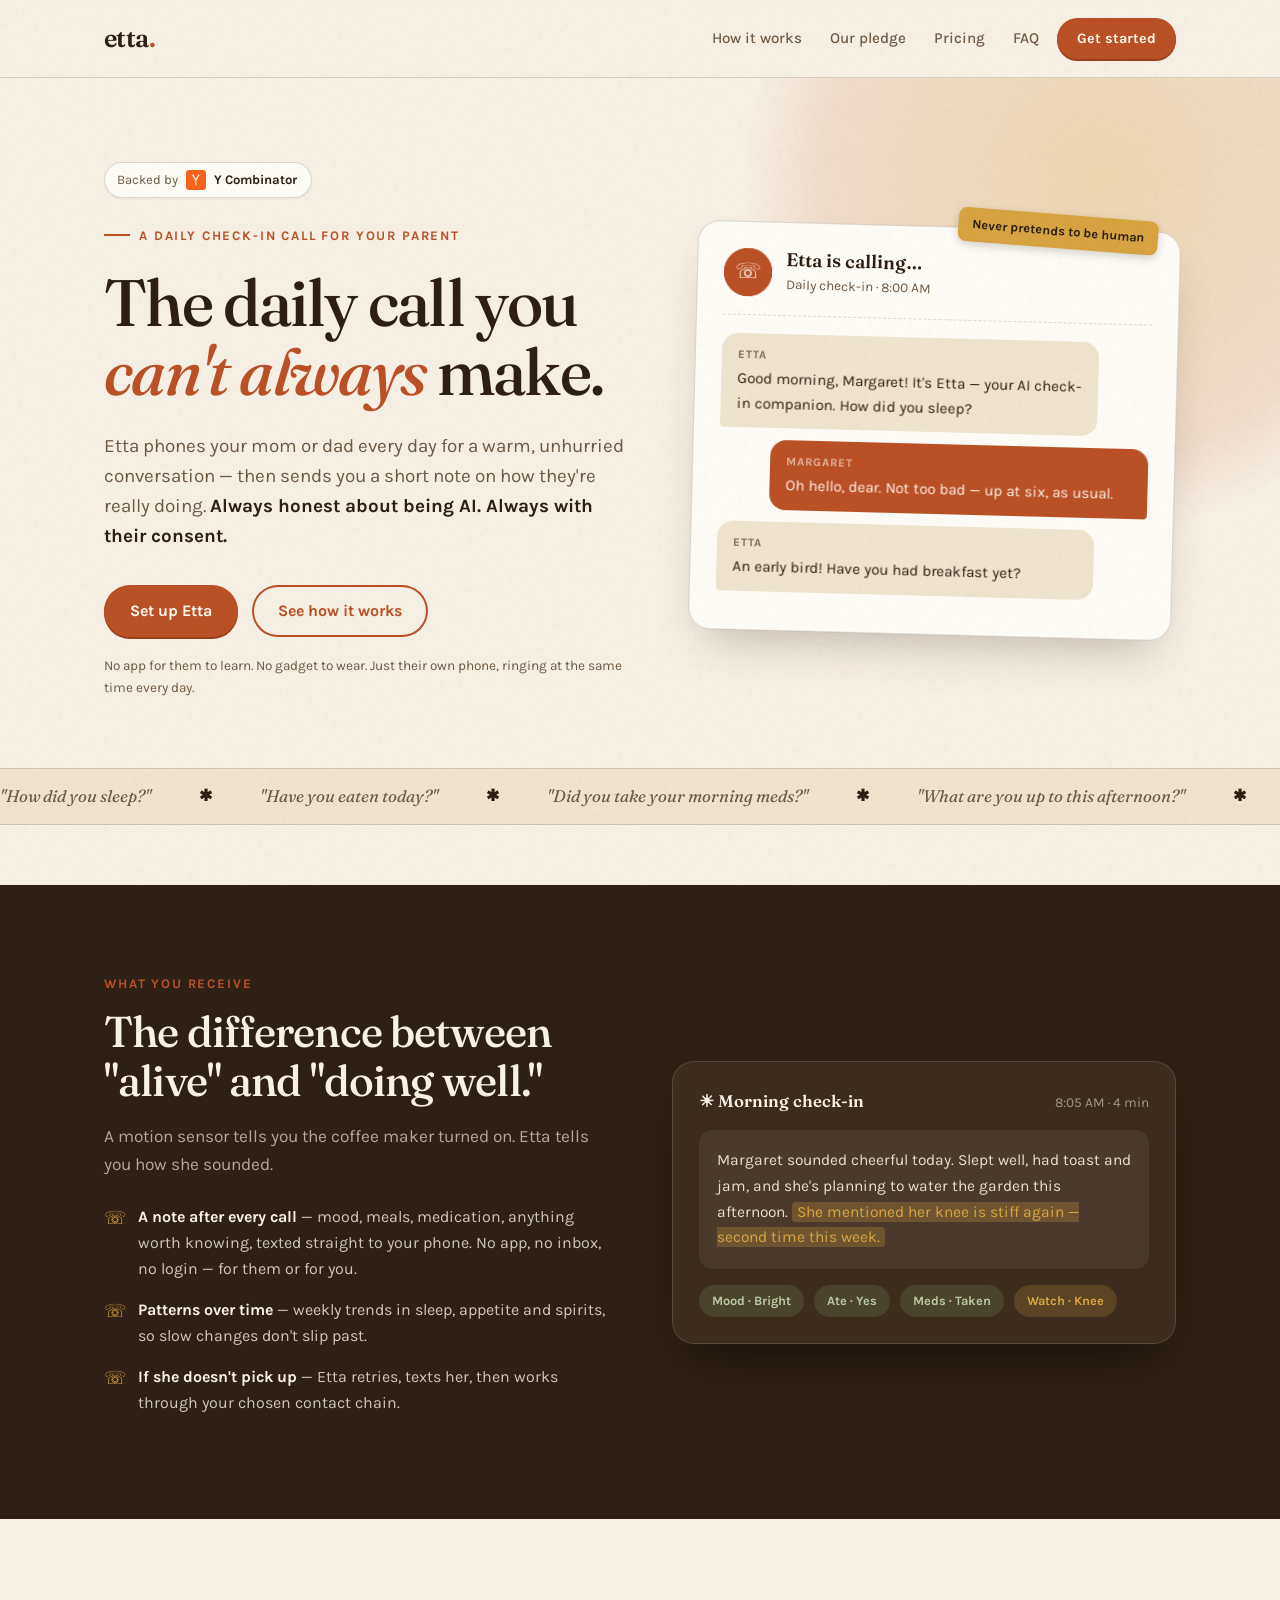
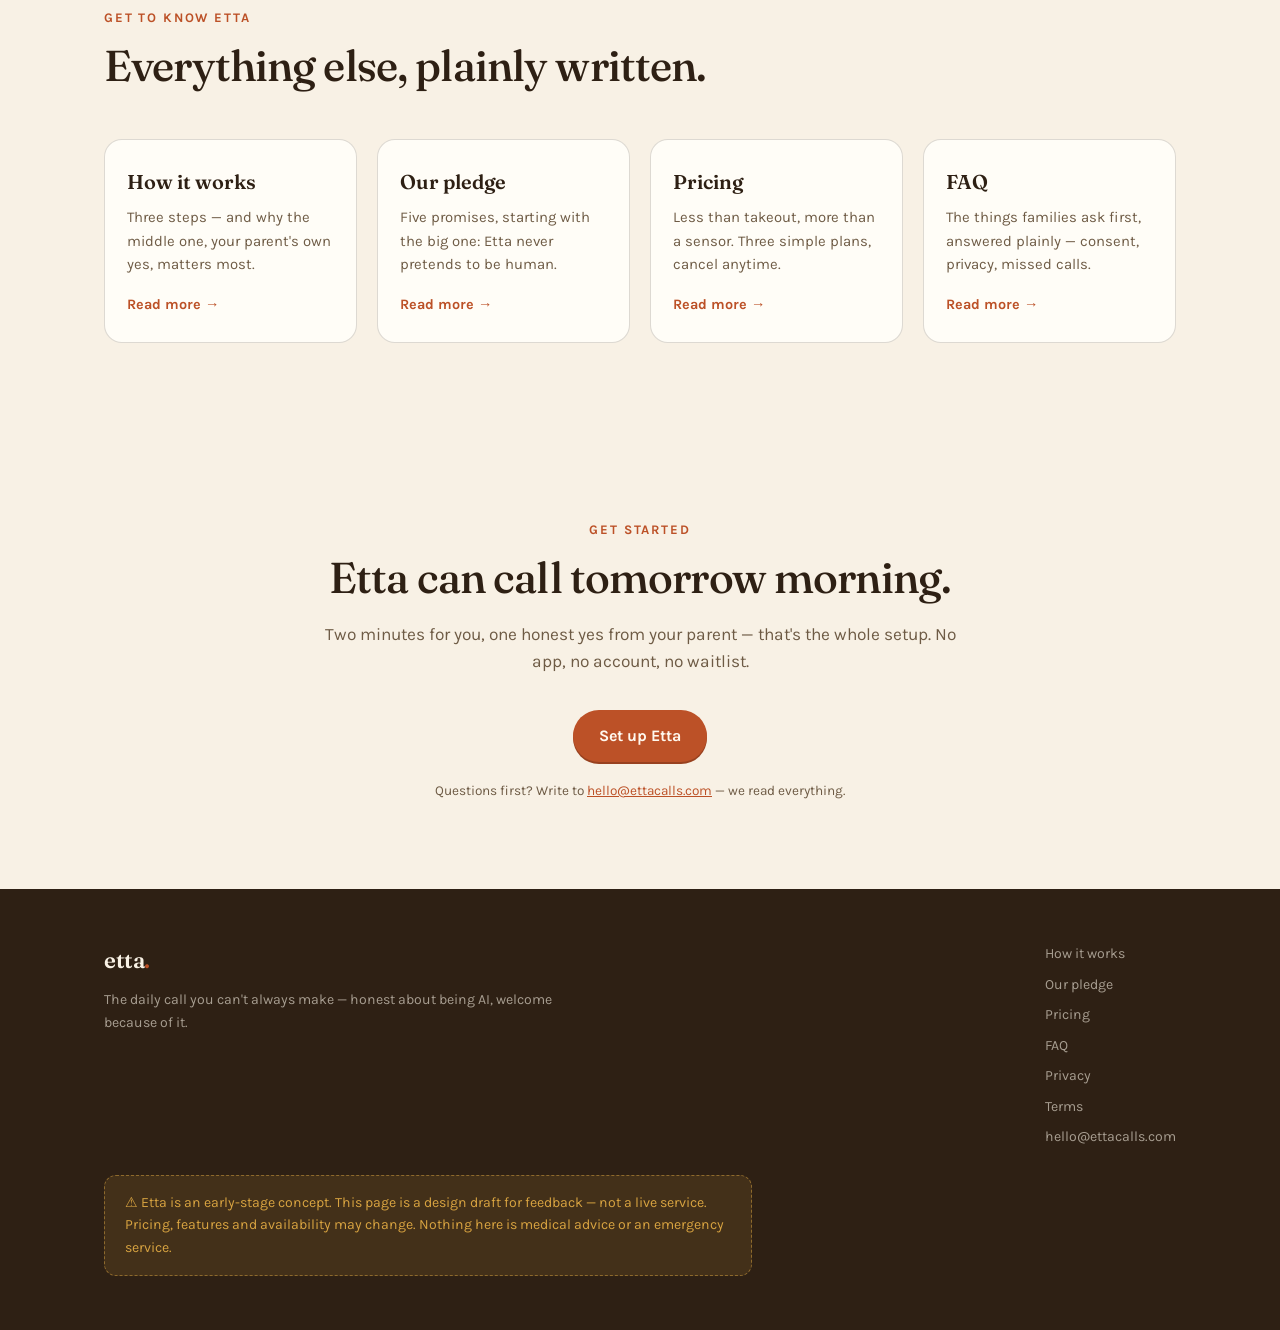
==== commit 27a5ca7a: "Add Backed by Y Combinator badge to homepage hero Co-Authored-By: Claude Opus 5 <noreply@anthropic.c" ====
--- a/index.html
+++ b/index.html
@@ -5,9 +5,12 @@
 <meta name="viewport" content="width=device-width, initial-scale=1.0">
 <title>Etta — the daily call you can't always make</title>
 <meta name="description" content="Etta phones your parent every day for a warm, real conversation — then tells you how they're doing. Always honest about being AI. Always with their consent.">
-<link rel="icon" href="favicon.ico" sizes="any">
-<link rel="icon" type="image/png" sizes="32x32" href="assets/favicon-32x32.png">
-<link rel="icon" type="image/png" sizes="16x16" href="assets/favicon-16x16.png">
+<link rel="icon" href="favicon.ico" sizes="32x32">
+<link rel="icon" type="image/svg+xml" href="assets/favicon.svg">
+<link rel="icon" type="image/png" sizes="32x32" href="assets/favicon-32x32.png" media="(prefers-color-scheme: light)">
+<link rel="icon" type="image/png" sizes="16x16" href="assets/favicon-16x16.png" media="(prefers-color-scheme: light)">
+<link rel="icon" type="image/png" sizes="32x32" href="assets/favicon-dark-32x32.png" media="(prefers-color-scheme: dark)">
+<link rel="icon" type="image/png" sizes="16x16" href="assets/favicon-dark-16x16.png" media="(prefers-color-scheme: dark)">
 <link rel="apple-touch-icon" href="assets/apple-touch-icon.png">
 <link rel="manifest" href="site.webmanifest">
 <meta name="theme-color" content="#F8F1E5">
@@ -38,6 +41,11 @@
   <div class="hero">
     <div class="wrap hero-grid">
       <div>
+        <div class="yc-badge">
+          <span>Backed by</span>
+          <img src="assets/yc-logo.svg" alt="Y Combinator" width="20" height="20">
+          <b>Y Combinator</b>
+        </div>
         <div class="kicker">A daily check-in call for your parent</div>
         <h1>The daily call you <em>can't always</em> make.</h1>
         <p class="lede">
--- a/styles.css
+++ b/styles.css
@@ -75,6 +75,15 @@
   pointer-events:none;
 }
 .hero-grid{display:grid;grid-template-columns:1.05fr .95fr;gap:56px;align-items:center;position:relative}
+.yc-badge{
+  display:inline-flex;align-items:center;gap:8px;
+  padding:7px 14px 7px 12px;margin-bottom:20px;
+  background:var(--card);border:1px solid var(--line);border-radius:999px;
+  font-size:.82rem;line-height:1;color:var(--ink-soft);
+  box-shadow:0 1px 2px rgba(46,32,20,.05);
+}
+.yc-badge img{display:block;border-radius:3px}
+.yc-badge b{font-weight:700;color:var(--ink)}
 .kicker{
   display:inline-flex;align-items:center;gap:9px;
   font-size:.82rem;font-weight:700;letter-spacing:.14em;text-transform:uppercase;color:var(--terra);
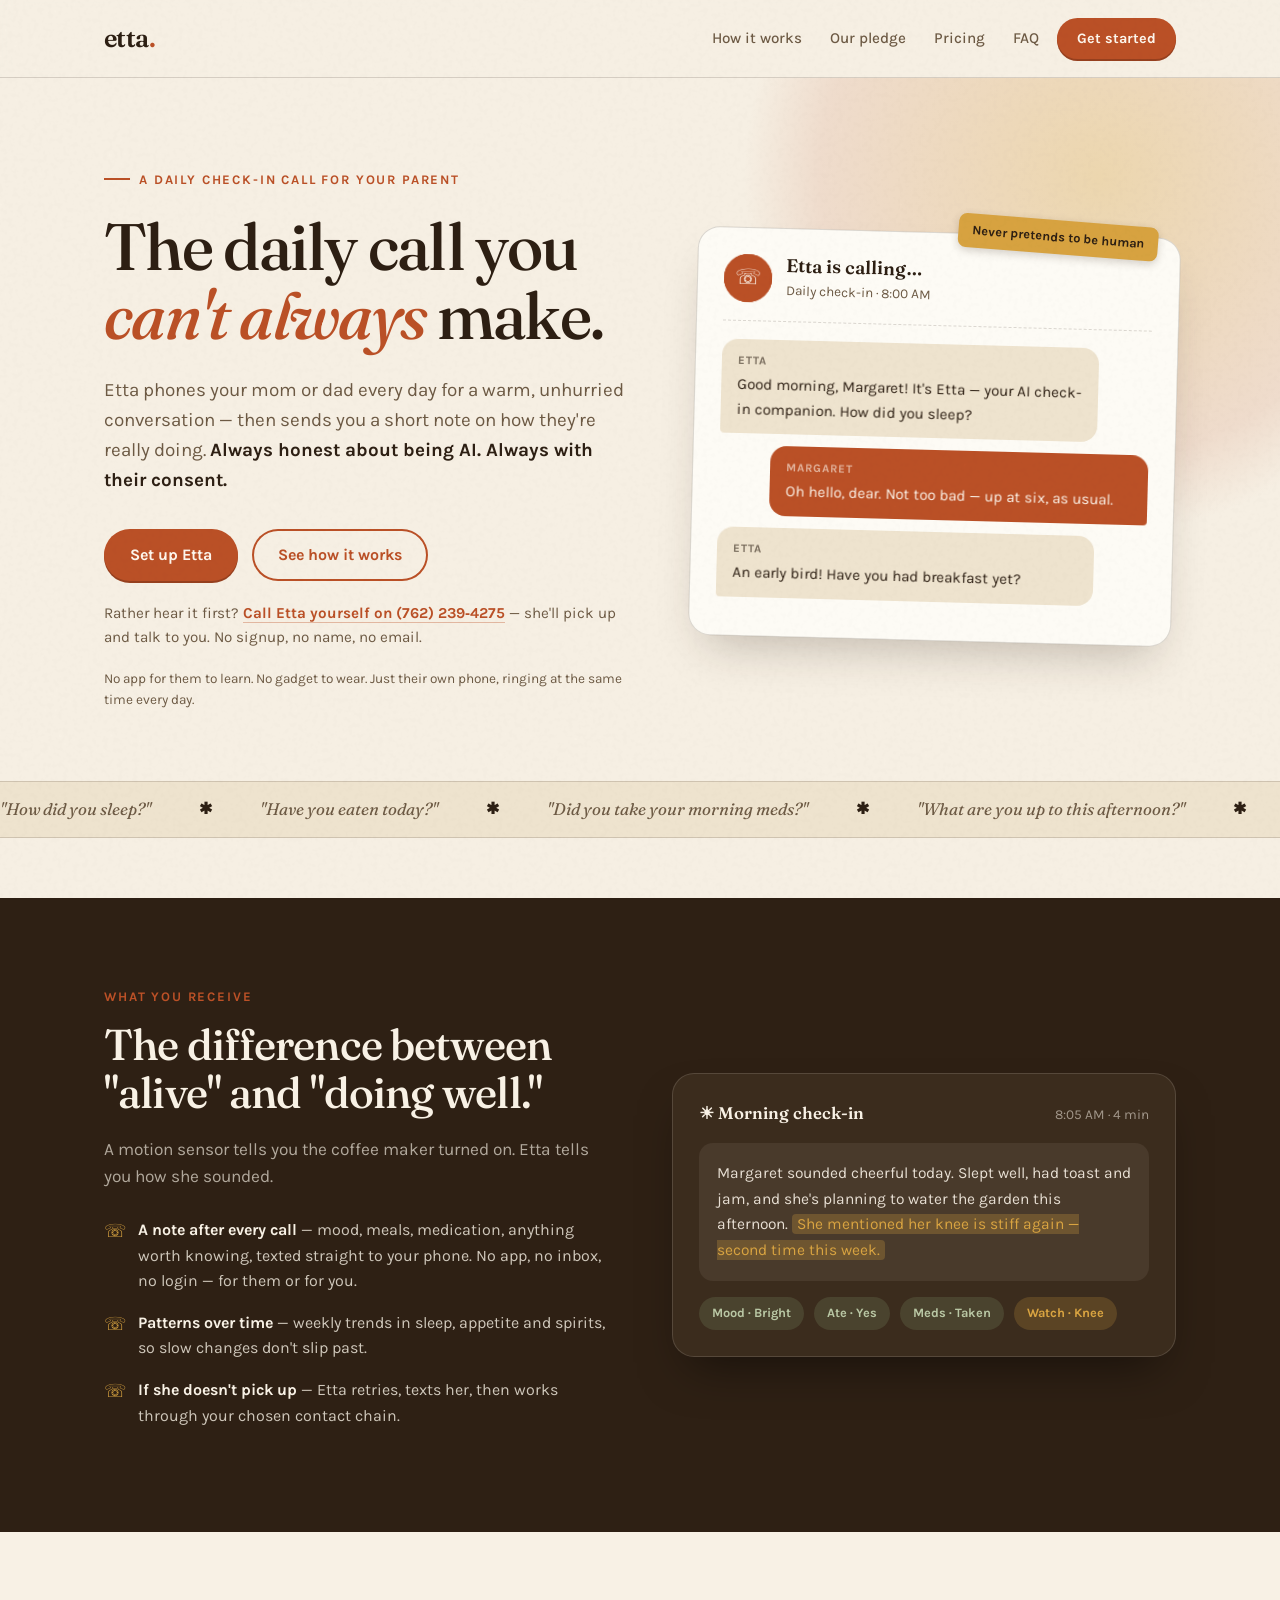
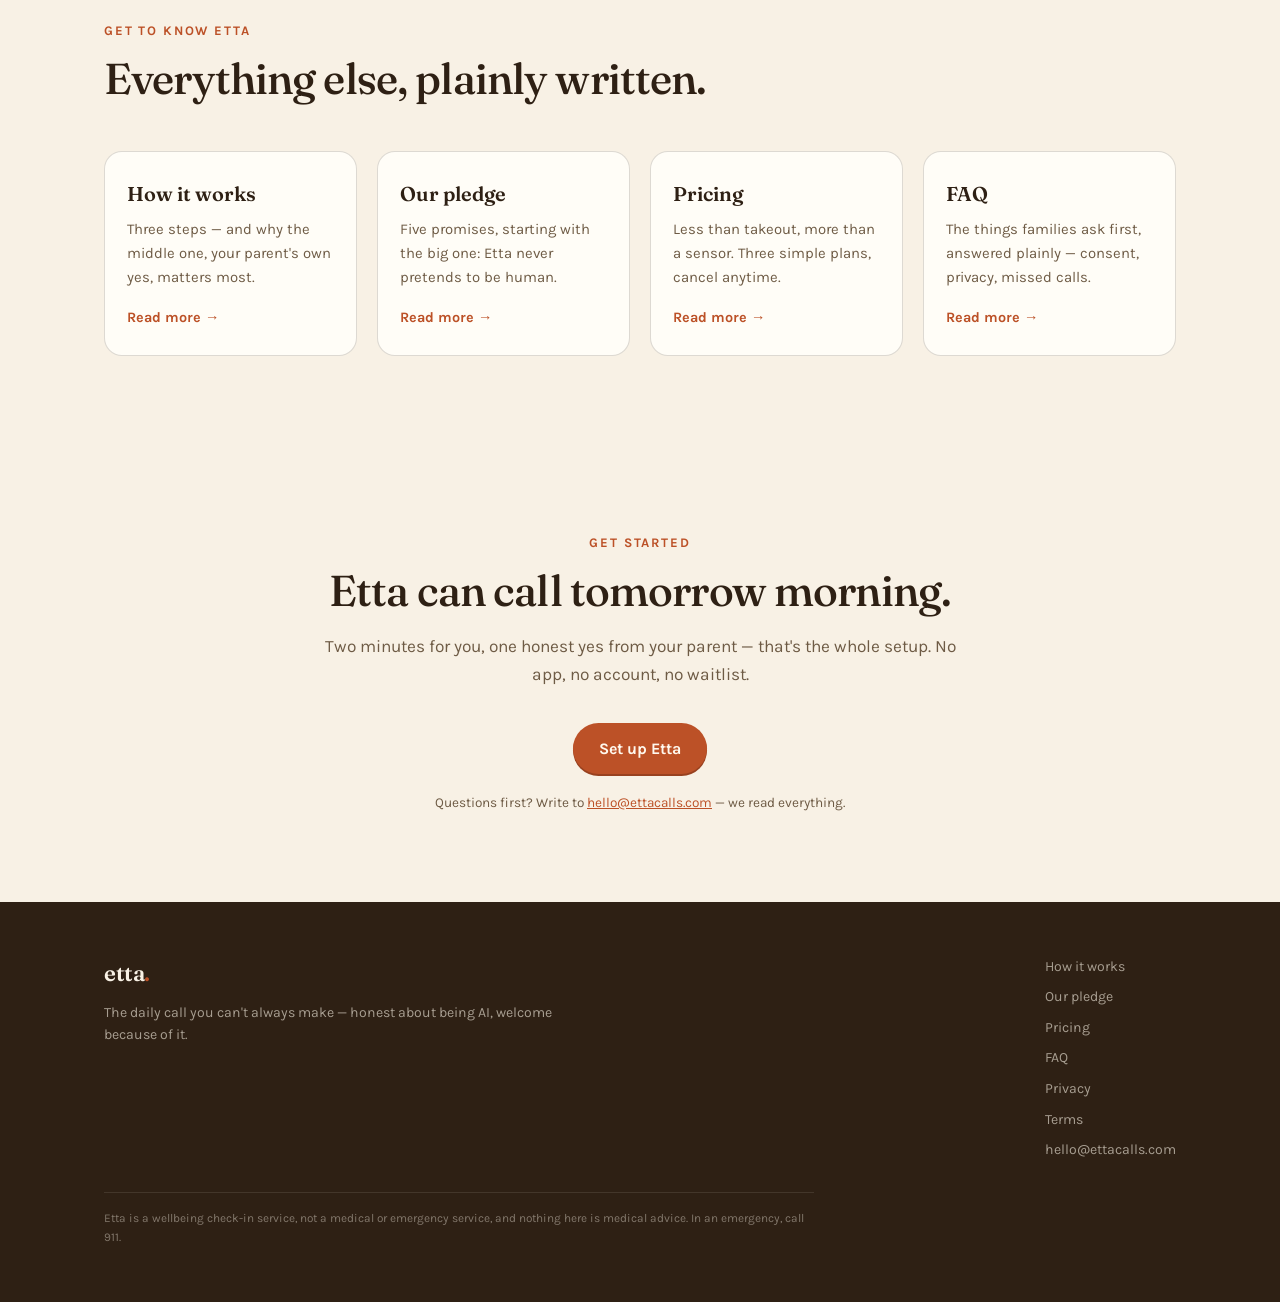
==== commit 9df58b45: "Stop telling visitors the site isn't a live service Every page carried a gold warning box calling Et" ====
--- a/index.html
+++ b/index.html
@@ -41,11 +41,6 @@
   <div class="hero">
     <div class="wrap hero-grid">
       <div>
-        <div class="yc-badge">
-          <span>Backed by</span>
-          <img src="assets/yc-logo.svg" alt="Y Combinator" width="20" height="20">
-          <b>Y Combinator</b>
-        </div>
         <div class="kicker">A daily check-in call for your parent</div>
         <h1>The daily call you <em>can't always</em> make.</h1>
         <p class="lede">
@@ -57,6 +52,10 @@
           <a class="btn" href="/signup">Set up Etta</a>
           <a class="btn ghost" href="/how-it-works">See how it works</a>
         </div>
+        <p class="hero-demo">
+          Rather hear it first? <a href="tel:+17622394275">Call Etta yourself on (762) 239&#8209;4275</a> —
+          she'll pick up and talk to you. No signup, no name, no email.
+        </p>
         <p class="hero-note">No app for them to learn. No gadget to wear. Just their own phone, ringing at the same time every day.</p>
       </div>
 
@@ -192,8 +191,8 @@
         <a href="mailto:hello@ettacalls.com">hello@ettacalls.com</a>
       </div>
     </div>
-    <div class="draft-note">
-      &#x26A0;&#xFE0E; Etta is an early-stage concept. This page is a design draft for feedback — not a live service. Pricing, features and availability may change. Nothing here is medical advice or an emergency service.
+    <div class="legal-note">
+      Etta is a wellbeing check-in service, not a medical or emergency service, and nothing here is medical advice. In an emergency, call 911.
     </div>
   </div>
 </footer>
--- a/styles.css
+++ b/styles.css
@@ -75,15 +75,6 @@
   pointer-events:none;
 }
 .hero-grid{display:grid;grid-template-columns:1.05fr .95fr;gap:56px;align-items:center;position:relative}
-.yc-badge{
-  display:inline-flex;align-items:center;gap:8px;
-  padding:7px 14px 7px 12px;margin-bottom:20px;
-  background:var(--card);border:1px solid var(--line);border-radius:999px;
-  font-size:.82rem;line-height:1;color:var(--ink-soft);
-  box-shadow:0 1px 2px rgba(46,32,20,.05);
-}
-.yc-badge img{display:block;border-radius:3px}
-.yc-badge b{font-weight:700;color:var(--ink)}
 .kicker{
   display:inline-flex;align-items:center;gap:9px;
   font-size:.82rem;font-weight:700;letter-spacing:.14em;text-transform:uppercase;color:var(--terra);
@@ -100,6 +91,9 @@
 .hero-ctas{display:flex;gap:14px;flex-wrap:wrap;align-items:center}
 .hero-note{font-size:.85rem;color:var(--ink-soft);margin-top:18px}
 .hero-note a{color:var(--terra)}
+.hero-demo{font-size:.95rem;color:var(--ink-soft);margin-top:20px}
+.hero-demo a{color:var(--terra);font-weight:700;text-decoration:none;border-bottom:1px solid rgba(188,81,39,.35)}
+.hero-demo a:hover{border-bottom-color:var(--terra)}
 
 /* page hero (interior pages) */
 .page-hero{position:relative;padding:72px 0 0;overflow:hidden}
@@ -346,9 +340,9 @@
 .foot-links{display:flex;flex-direction:column;gap:8px}
 .foot-links a{color:inherit;text-decoration:none}
 .foot-links a:hover{color:var(--gold)}
-.draft-note{
-  max-width:46em;background:rgba(217,164,65,.12);border:1px dashed rgba(217,164,65,.5);
-  border-radius:12px;padding:16px 20px;color:var(--gold);margin-top:26px;
+.legal-note{
+  max-width:60em;margin-top:30px;padding-top:16px;border-top:1px solid rgba(248,241,229,.1);
+  font-size:.74rem;line-height:1.65;color:rgba(248,241,229,.42);
 }
 
 /* reveal on scroll */
